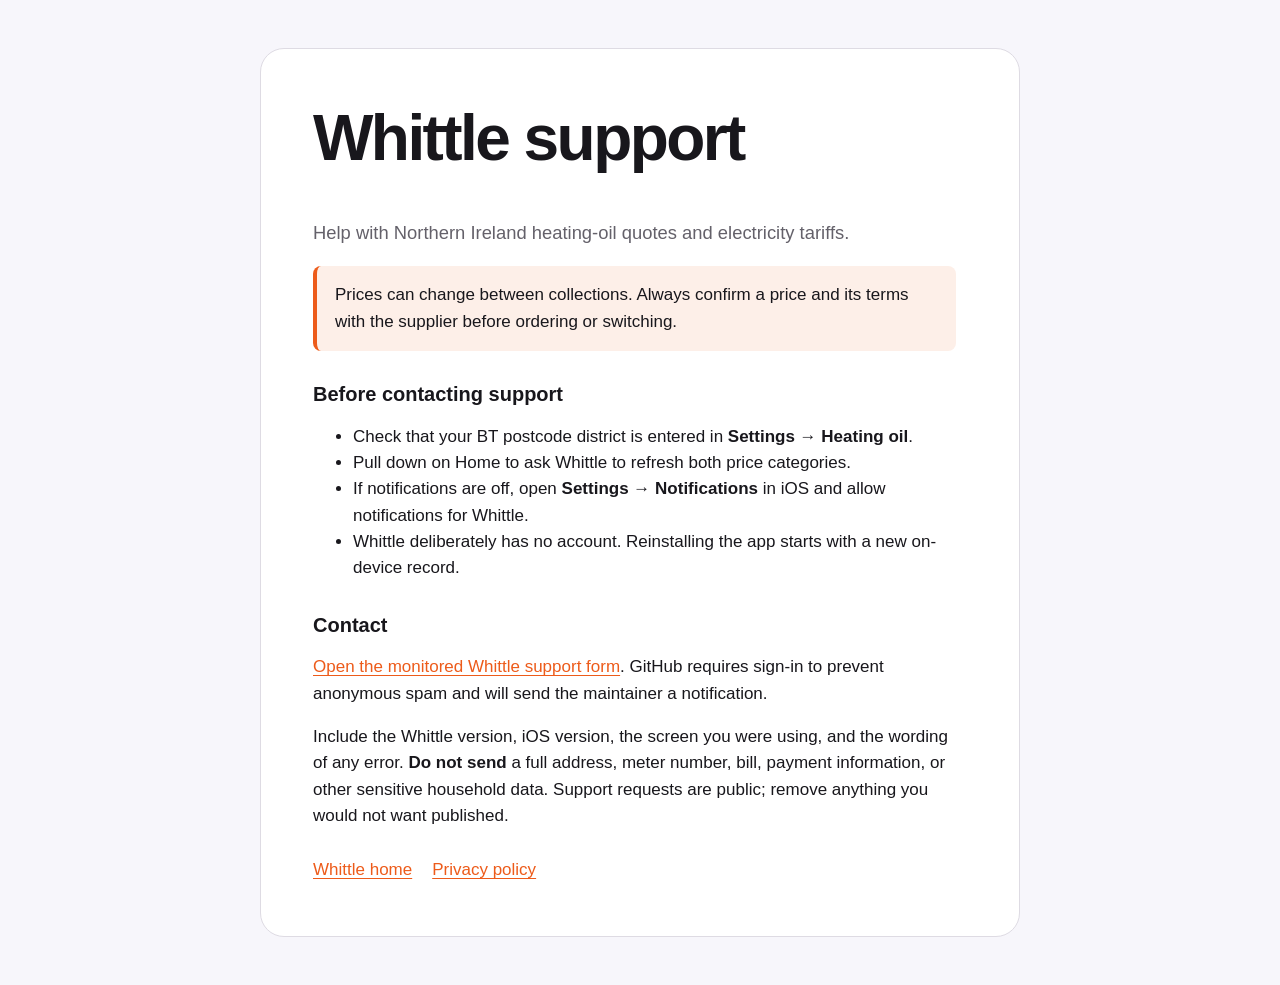
==== support/index.html @ 42825b0c "Publish Whittle release feed" ====
<!doctype html>
<html lang="en-GB">
<head>
  <meta charset="utf-8">
  <meta name="viewport" content="width=device-width, initial-scale=1">
  <meta name="description" content="Support for the Whittle iPhone app.">
  <title>Support — Whittle</title>
  <link rel="stylesheet" href="../assets/style.css">
</head>
<body>
  <main>
    <h1>Whittle support</h1>
    <p class="lede">Help with Northern Ireland heating-oil quotes and electricity tariffs.</p>
    <p class="notice">Prices can change between collections. Always confirm a price and its terms with the supplier before ordering or switching.</p>

    <h2>Before contacting support</h2>
    <ul>
      <li>Check that your BT postcode district is entered in <strong>Settings → Heating oil</strong>.</li>
      <li>Pull down on Home to ask Whittle to refresh both price categories.</li>
      <li>If notifications are off, open <strong>Settings → Notifications</strong> in iOS and allow notifications for Whittle.</li>
      <li>Whittle deliberately has no account. Reinstalling the app starts with a new on-device record.</li>
    </ul>

    <h2>Contact</h2>
    <p><a href="https://github.com/ConanMcN/whittle-feed/issues/new?template=support.yml">Open the monitored Whittle support form</a>. GitHub requires sign-in to prevent anonymous spam and will send the maintainer a notification.</p>
    <p>Include the Whittle version, iOS version, the screen you were using, and the wording of any error. <strong>Do not send</strong> a full address, meter number, bill, payment information, or other sensitive household data. Support requests are public; remove anything you would not want published.</p>

    <nav aria-label="Site links">
      <a href="../">Whittle home</a>
      <a href="../privacy/">Privacy policy</a>
    </nav>
  </main>
</body>
</html>
---- assets/style.css ----
:root {
  color-scheme: light dark;
  --background: #f7f6fb;
  --surface: #ffffff;
  --text: #18171c;
  --muted: #64616a;
  --accent: #ed5b1a;
  --border: #dedbe3;
}

@media (prefers-color-scheme: dark) {
  :root {
    --background: #111014;
    --surface: #1c1a20;
    --text: #f6f3f8;
    --muted: #b9b4c0;
    --border: #38343e;
  }
}

* {
  box-sizing: border-box;
}

body {
  margin: 0;
  background: var(--background);
  color: var(--text);
  font: 17px/1.55 -apple-system, BlinkMacSystemFont, "Segoe UI", sans-serif;
}

main {
  width: min(760px, calc(100% - 32px));
  margin: 48px auto;
  padding: clamp(24px, 5vw, 52px);
  background: var(--surface);
  border: 1px solid var(--border);
  border-radius: 24px;
}

h1,
h2 {
  line-height: 1.18;
}

h1 {
  margin-top: 0;
  font-size: clamp(2.25rem, 8vw, 4rem);
  letter-spacing: -0.04em;
}

h2 {
  margin-top: 2rem;
  font-size: 1.25rem;
}

p,
li {
  max-width: 68ch;
}

.lede {
  color: var(--muted);
  font-size: 1.15rem;
}

.notice {
  padding: 16px 18px;
  border-left: 4px solid var(--accent);
  background: color-mix(in srgb, var(--accent) 10%, var(--surface));
  border-radius: 8px;
}

a {
  color: var(--accent);
  text-underline-offset: 0.18em;
}

nav {
  display: flex;
  flex-wrap: wrap;
  gap: 12px 20px;
  margin: 28px 0 0;
}

footer {
  margin-top: 36px;
  padding-top: 20px;
  border-top: 1px solid var(--border);
  color: var(--muted);
  font-size: 0.9rem;
}

code {
  overflow-wrap: anywhere;
}
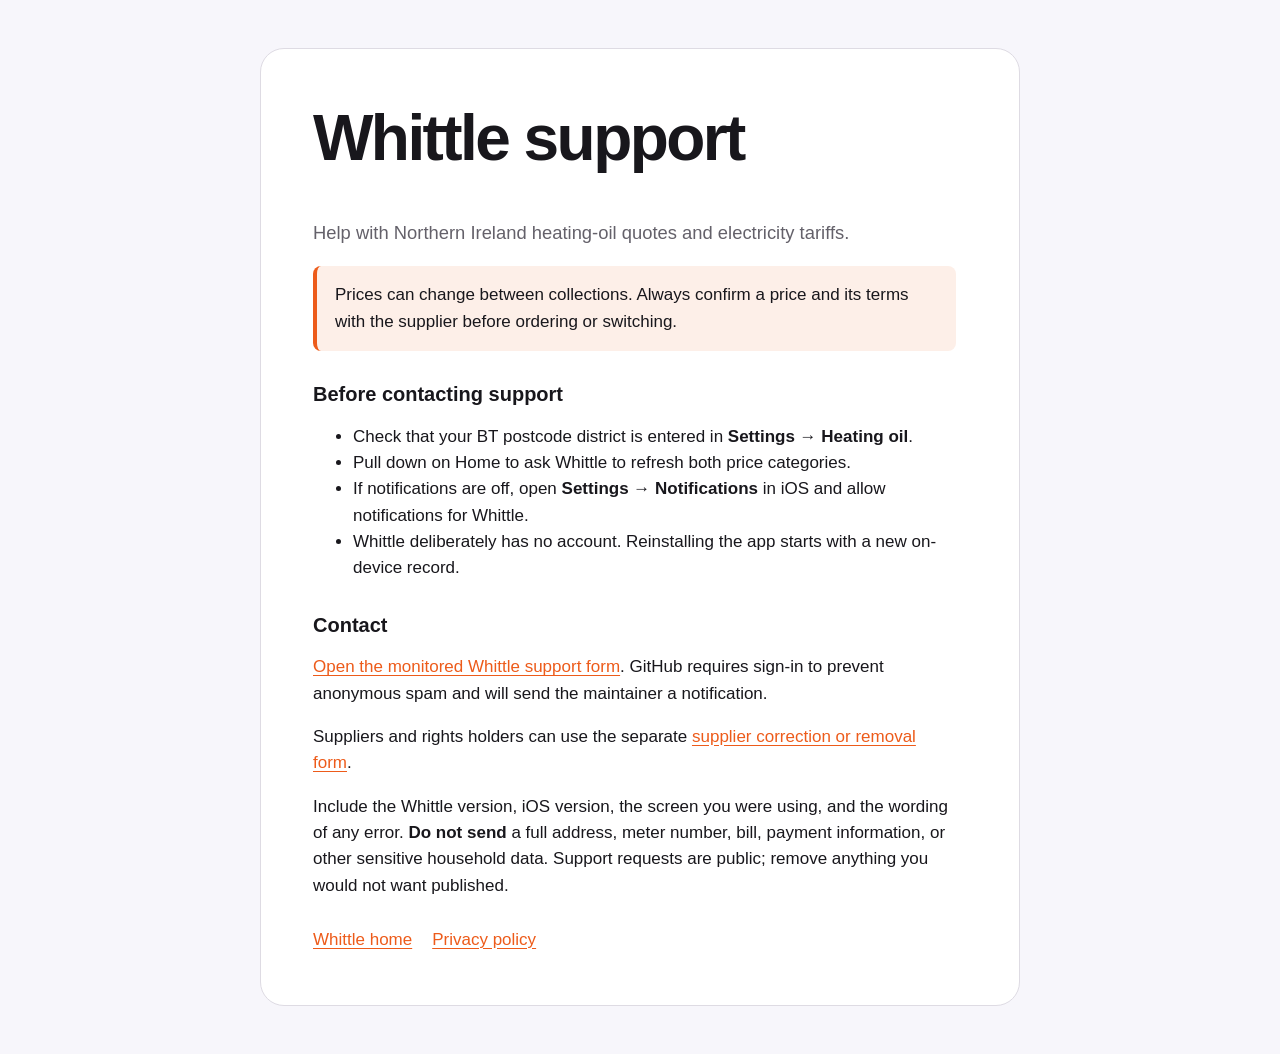
==== commit f4ffa35e: "Add supplier rights contact" ====
--- a/support/index.html
+++ b/support/index.html
@@ -23,6 +23,7 @@
 
     <h2>Contact</h2>
     <p><a href="https://github.com/ConanMcN/whittle-feed/issues/new?template=support.yml">Open the monitored Whittle support form</a>. GitHub requires sign-in to prevent anonymous spam and will send the maintainer a notification.</p>
+    <p>Suppliers and rights holders can use the separate <a href="https://github.com/ConanMcN/whittle-feed/issues/new?template=supplier.yml">supplier correction or removal form</a>.</p>
     <p>Include the Whittle version, iOS version, the screen you were using, and the wording of any error. <strong>Do not send</strong> a full address, meter number, bill, payment information, or other sensitive household data. Support requests are public; remove anything you would not want published.</p>
 
     <nav aria-label="Site links">
